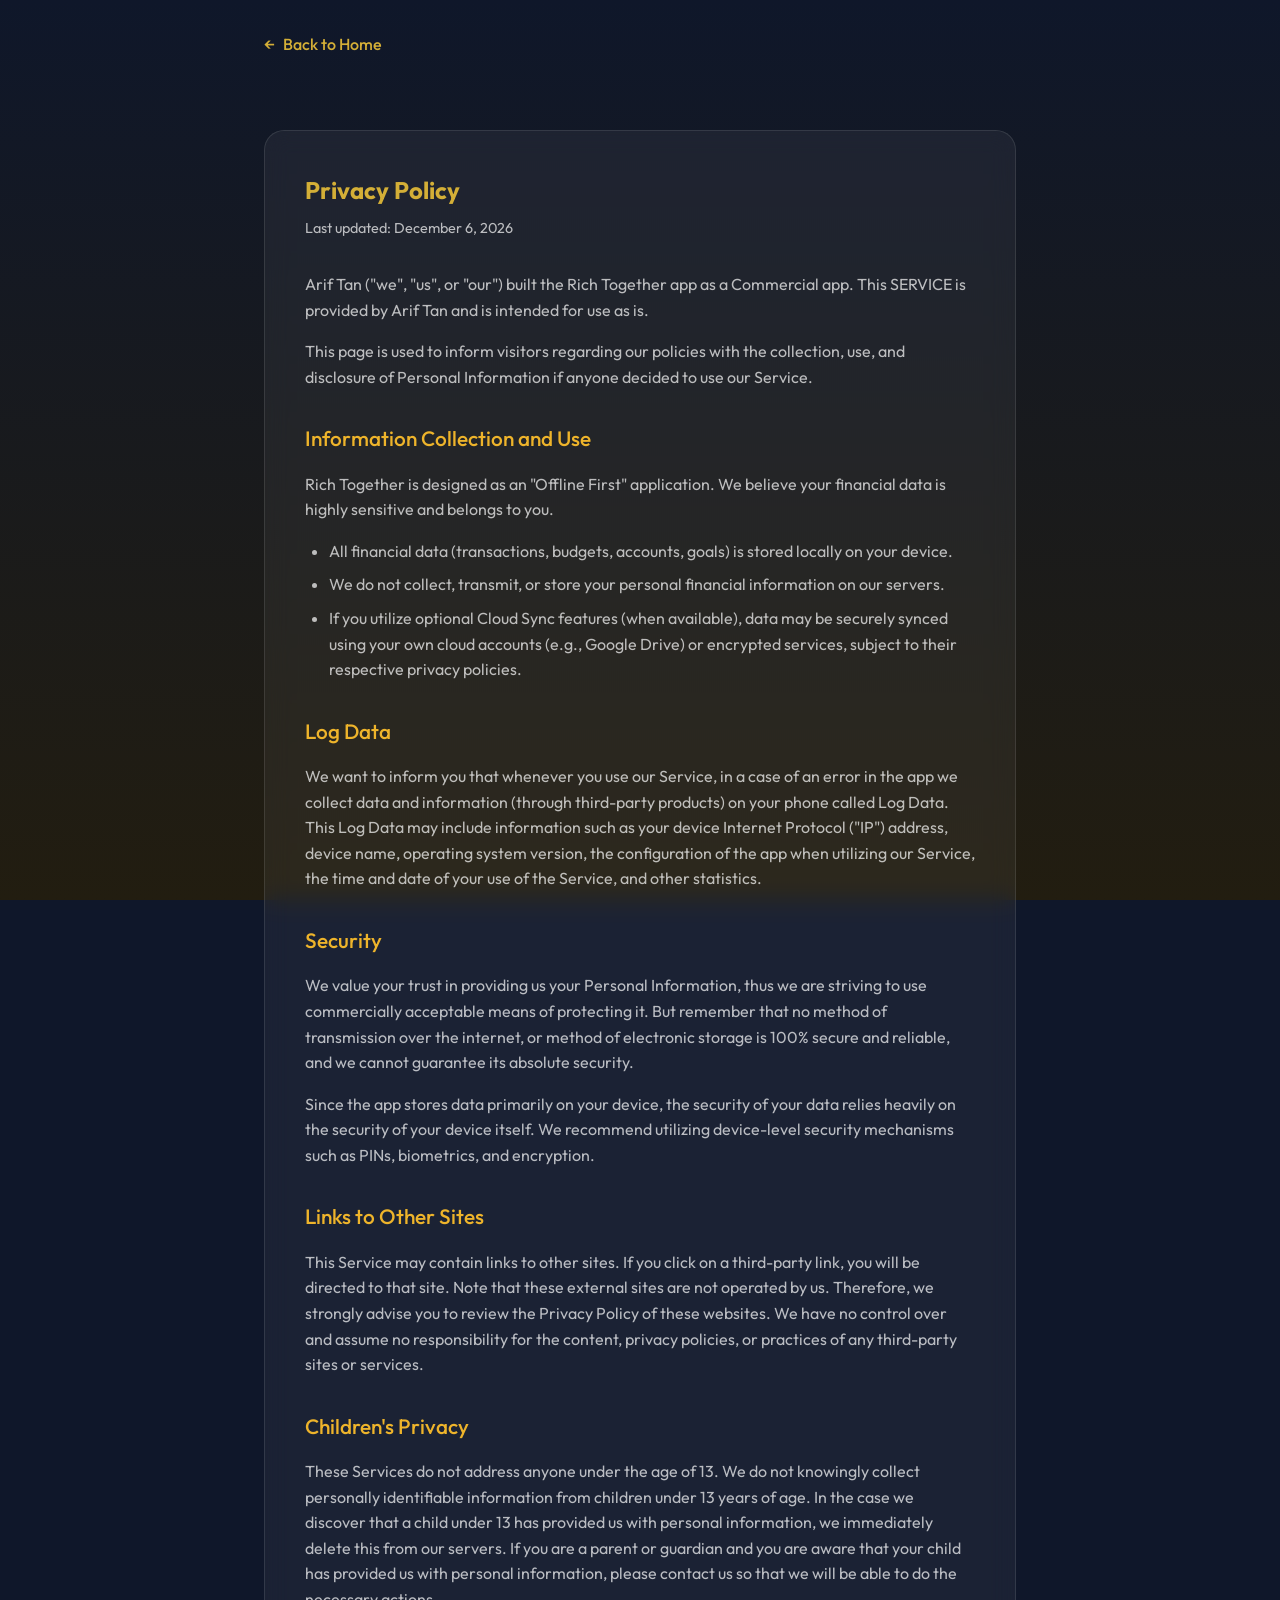
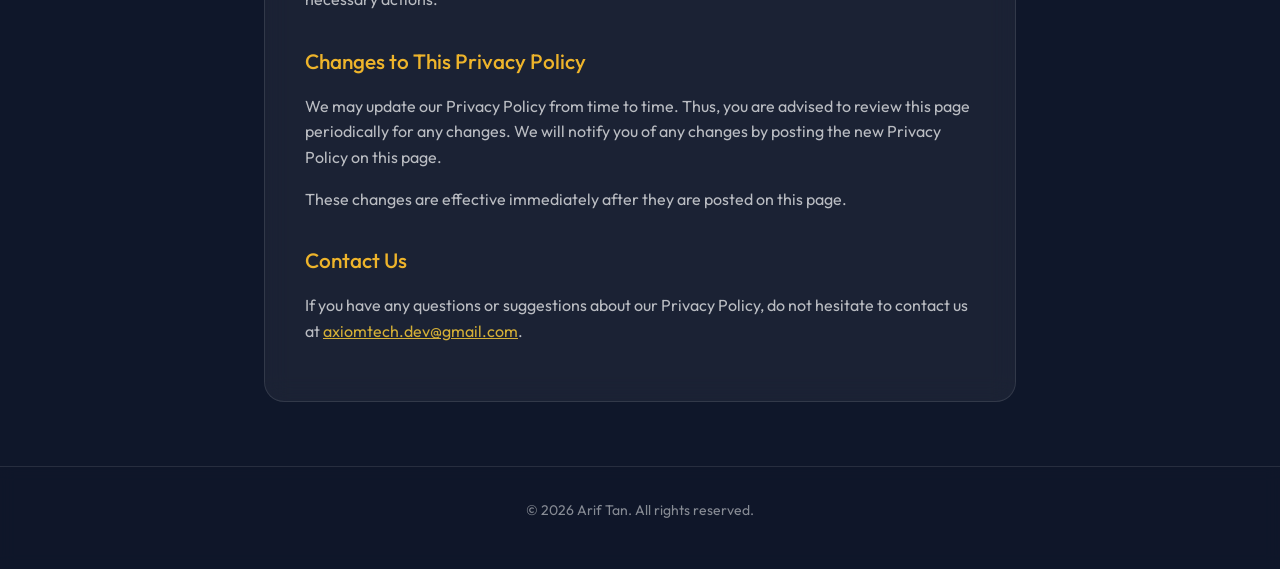
==== privacy-policy.html @ ca15f950 "add privacy policy" ====
<!DOCTYPE html>
<html lang="en">

<head>
    <meta charset="UTF-8">
    <meta name="viewport" content="width=device-width, initial-scale=1.0">
    <title>Privacy Policy - Rich Together</title>
    <meta name="description" content="Privacy Policy for Rich Together - Smart Personal Finance App">
    <link rel="preconnect" href="https://fonts.googleapis.com">
    <link rel="preconnect" href="https://fonts.gstatic.com" crossorigin>
    <link href="https://fonts.googleapis.com/css2?family=Outfit:wght@300;400;500;600;700&display=swap" rel="stylesheet">
    <link rel="stylesheet" href="style.css">
</head>

<body>
    <div class="background-gradient"></div>

    <main class="container">

        <a href="index.html" class="back-link">
            <span>←</span> Back to Home
        </a>

        <article class="policy-content">
            <h1>Privacy Policy</h1>
            <span class="last-updated">Last updated: <span id="current-date"></span></span>

            <p>Arif Tan ("we", "us", or "our") built the Rich Together app as a Commercial app. This SERVICE is provided
                by Arif Tan and is intended for use as is.</p>

            <p>This page is used to inform visitors regarding our policies with the collection, use, and disclosure of
                Personal Information if anyone decided to use our Service.</p>

            <h2>Information Collection and Use</h2>
            <p>Rich Together is designed as an "Offline First" application. We believe your financial data is highly
                sensitive and belongs to you.</p>
            <ul>
                <li>All financial data (transactions, budgets, accounts, goals) is stored locally on your device.</li>
                <li>We do not collect, transmit, or store your personal financial information on our servers.</li>
                <li>If you utilize optional Cloud Sync features (when available), data may be securely synced using your
                    own cloud accounts (e.g., Google Drive) or encrypted services, subject to their respective privacy
                    policies.</li>
            </ul>

            <h2>Log Data</h2>
            <p>We want to inform you that whenever you use our Service, in a case of an error in the app we collect data
                and information (through third-party products) on your phone called Log Data. This Log Data may include
                information such as your device Internet Protocol ("IP") address, device name, operating system version,
                the configuration of the app when utilizing our Service, the time and date of your use of the Service,
                and other statistics.</p>

            <h2>Security</h2>
            <p>We value your trust in providing us your Personal Information, thus we are striving to use commercially
                acceptable means of protecting it. But remember that no method of transmission over the internet, or
                method of electronic storage is 100% secure and reliable, and we cannot guarantee its absolute security.
            </p>
            <p>Since the app stores data primarily on your device, the security of your data relies heavily on the
                security of your device itself. We recommend utilizing device-level security mechanisms such as PINs,
                biometrics, and encryption.</p>

            <h2>Links to Other Sites</h2>
            <p>This Service may contain links to other sites. If you click on a third-party link, you will be directed
                to that site. Note that these external sites are not operated by us. Therefore, we strongly advise you
                to review the Privacy Policy of these websites. We have no control over and assume no responsibility for
                the content, privacy policies, or practices of any third-party sites or services.</p>

            <h2>Children's Privacy</h2>
            <p>These Services do not address anyone under the age of 13. We do not knowingly collect personally
                identifiable information from children under 13 years of age. In the case we discover that a child under
                13 has provided us with personal information, we immediately delete this from our servers. If you are a
                parent or guardian and you are aware that your child has provided us with personal information, please
                contact us so that we will be able to do the necessary actions.</p>

            <h2>Changes to This Privacy Policy</h2>
            <p>We may update our Privacy Policy from time to time. Thus, you are advised to review this page
                periodically for any changes. We will notify you of any changes by posting the new Privacy Policy on
                this page.</p>
            <p>These changes are effective immediately after they are posted on this page.</p>

            <h2>Contact Us</h2>
            <p>If you have any questions or suggestions about our Privacy Policy, do not hesitate to contact us at <a
                    href="mailto:axiomtech.dev@gmail.com"
                    style="color: var(--primary-gold);">axiomtech.dev@gmail.com</a>.</p>
        </article>
    </main>

    <footer>
        <p class="copyright">&copy; <span id="year"></span> Arif Tan. All rights reserved.</p>
    </footer>

    <script>
        const date = new Date();
        document.getElementById('year').textContent = date.getFullYear();
        document.getElementById('current-date').textContent = date.toLocaleDateString('en-US', {
            year: 'numeric',
            month: 'long',
            day: 'numeric'
        });
    </script>
</body>

</html>
---- style.css ----
:root {
    /* App Colors from theme/colors.dart */
    --primary-gold: #D4AF37;
    --primary-gold-accent: #EEB42B;
    --deep-blue: #1F3B61;
    
    /* Dark Theme Colors */
    --bg-dark-start: #0F172A;
    --bg-dark-end: #221D10;
    --surface: #1E293B;
    
    /* Text Colors */
    --text-primary: #FFFFFF;
    --text-secondary: rgba(255, 255, 255, 0.7);
    --text-tertiary: rgba(255, 255, 255, 0.5);
    
    /* Glass / Overlay */
    --glass-border: rgba(255, 255, 255, 0.1);
    --glass-bg: rgba(255, 255, 255, 0.05);
    --glass-bg-hover: rgba(255, 255, 255, 0.08);
}

* {
    margin: 0;
    padding: 0;
    box-sizing: border-box;
}

body {
    font-family: 'Outfit', -apple-system, BlinkMacSystemFont, "Segoe UI", Roboto, Helvetica, Arial, sans-serif;
    color: var(--text-primary);
    background-color: var(--bg-dark-start);
    min-height: 100vh;
    display: flex;
    flex-direction: column;
    overflow-x: hidden;
    line-height: 1.6;
}

/* Background Gradient spanning full viewport */
.background-gradient {
    position: fixed;
    top: 0;
    left: 0;
    right: 0;
    bottom: 0;
    background: linear-gradient(to bottom, var(--bg-dark-start), var(--bg-dark-end));
    z-index: -1;
}

.container {
    max-width: 800px;
    margin: 0 auto;
    padding: 2rem 1.5rem;
    flex: 1;
    display: flex;
    flex-direction: column;
    gap: 3rem;
}

/* Glassmorphism Utilities */
.glass-panel {
    background: var(--glass-bg);
    backdrop-filter: blur(12px);
    -webkit-backdrop-filter: blur(12px);
    border: 1px solid var(--glass-border);
    border-radius: 20px;
    padding: 2rem;
    transition: transform 0.3s ease, background 0.3s ease, box-shadow 0.3s ease;
}

/* Hero Section */
.hero {
    display: flex;
    flex-direction: column;
    align-items: center;
    text-align: center;
    margin-top: 1rem;
}

.logo-container {
    width: 100px;
    height: 100px;
    background-color: rgba(212, 175, 55, 0.2); /* primaryGold 20% */
    border-radius: 50%;
    display: flex;
    align-items: center;
    justify-content: center;
    margin-bottom: 1.5rem;
    box-shadow: 0 0 30px rgba(212, 175, 55, 0.15);
    animation: float 6s ease-in-out infinite;
}

@keyframes float {
    0% { transform: translateY(0px); }
    50% { transform: translateY(-10px); }
    100% { transform: translateY(0px); }
}

.logo-emoji {
    font-size: 3rem;
}

.app-title {
    color: var(--primary-gold);
    font-size: 2.5rem;
    font-weight: 600;
    margin-bottom: 0.5rem;
    letter-spacing: -0.5px;
}

.tagline {
    color: var(--text-secondary);
    font-size: 1.1rem;
    margin-bottom: 1.5rem;
}

.version-badge {
    background: rgba(255, 255, 255, 0.1);
    padding: 0.5rem 1rem;
    border-radius: 20px;
    font-size: 0.875rem;
    color: var(--text-secondary);
    letter-spacing: 0.5px;
}

/* Features Section */
.features {
    display: flex;
    flex-direction: column;
    gap: 1.5rem;
}

.section-title {
    color: var(--primary-gold);
    font-size: 1.5rem;
    font-weight: 500;
}

.features-grid {
    display: flex;
    flex-wrap: wrap;
    gap: 0.75rem;
}

.feature-chip {
    background: var(--glass-bg);
    border: 1px solid transparent;
    padding: 0.5rem 1rem;
    border-radius: 20px;
    display: flex;
    align-items: center;
    gap: 0.5rem;
    font-size: 0.9rem;
    color: var(--text-primary);
    transition: all 0.2s ease;
    cursor: default;
}

.feature-chip:hover {
    background: var(--glass-bg-hover);
    transform: translateY(-2px);
    box-shadow: 0 4px 12px rgba(0,0,0,0.1);
}

.feature-chip.coming-soon {
    background: rgba(212, 175, 55, 0.1);
    border: 1px solid rgba(212, 175, 55, 0.3);
    color: var(--primary-gold);
}

.feature-chip.coming-soon i {
    opacity: 0.8;
}

/* Developer Info */
.developer-info {
    display: flex;
    flex-direction: column;
    gap: 1rem;
}

.info-card {
    display: flex;
    align-items: center;
    gap: 1.25rem;
    padding: 1.25rem;
    border-radius: 16px;
    transition: transform 0.2s ease, background 0.2s ease;
}

.info-card:hover {
    background: var(--glass-bg-hover);
    transform: translateY(-2px);
}

.info-icon {
    font-size: 1.5rem;
    background: rgba(212, 175, 55, 0.15);
    width: 48px;
    height: 48px;
    display: flex;
    align-items: center;
    justify-content: center;
    border-radius: 12px;
}

.info-content {
    display: flex;
    flex-direction: column;
}

.info-label {
    color: var(--text-secondary);
    font-size: 0.8rem;
    text-transform: uppercase;
    letter-spacing: 0.5px;
    margin-bottom: 0.25rem;
}

.info-value {
    color: var(--text-primary);
    font-size: 1.1rem;
    font-weight: 500;
}

.info-value.link {
    color: var(--primary-gold);
    text-decoration: none;
    transition: color 0.2s ease;
}

.info-value.link:hover {
    color: var(--primary-gold-accent);
}

/* Footer */
footer {
    padding: 2rem;
    text-align: center;
    border-top: 1px solid var(--glass-border);
    margin-top: 2rem;
    background: rgba(15, 23, 42, 0.8);
    backdrop-filter: blur(8px);
}

.copyright {
    color: var(--text-tertiary);
    font-size: 0.875rem;
    margin-bottom: 1rem;
}

.footer-links {
    display: flex;
    justify-content: center;
    gap: 1.5rem;
}

.footer-links a {
    color: var(--text-secondary);
    text-decoration: none;
    font-size: 0.875rem;
    transition: color 0.2s ease;
}

.footer-links a:hover {
    color: var(--primary-gold);
}

/* Privacy Policy Pages specific */
.policy-content {
    background: var(--glass-bg);
    backdrop-filter: blur(12px);
    -webkit-backdrop-filter: blur(12px);
    border: 1px solid var(--glass-border);
    border-radius: 20px;
    padding: 2.5rem;
}

.policy-content h1 {
    color: var(--primary-gold);
    margin-bottom: 0.5rem;
}

.policy-content .last-updated {
    color: var(--text-secondary);
    font-size: 0.9rem;
    margin-bottom: 2rem;
    display: block;
}

.policy-content h2 {
    color: var(--primary-gold-accent);
    margin-top: 2rem;
    margin-bottom: 1rem;
    font-size: 1.3rem;
    font-weight: 500;
}

.policy-content p, .policy-content ul {
    color: var(--text-secondary);
    margin-bottom: 1rem;
}

.policy-content ul {
    padding-left: 1.5rem;
}

.policy-content li {
    margin-bottom: 0.5rem;
}

.back-link {
    display: inline-flex;
    align-items: center;
    gap: 0.5rem;
    color: var(--primary-gold);
    text-decoration: none;
    margin-bottom: 1.5rem;
    font-weight: 500;
    transition: transform 0.2s ease;
}

.back-link:hover {
    transform: translateX(-4px);
}

/* Responsive constraints */
@media (max-width: 600px) {
    .app-title {
        font-size: 2rem;
    }
    
    .container {
        padding: 1.5rem 1rem;
    }
    
    .glass-panel, .policy-content {
        padding: 1.5rem;
    }
}
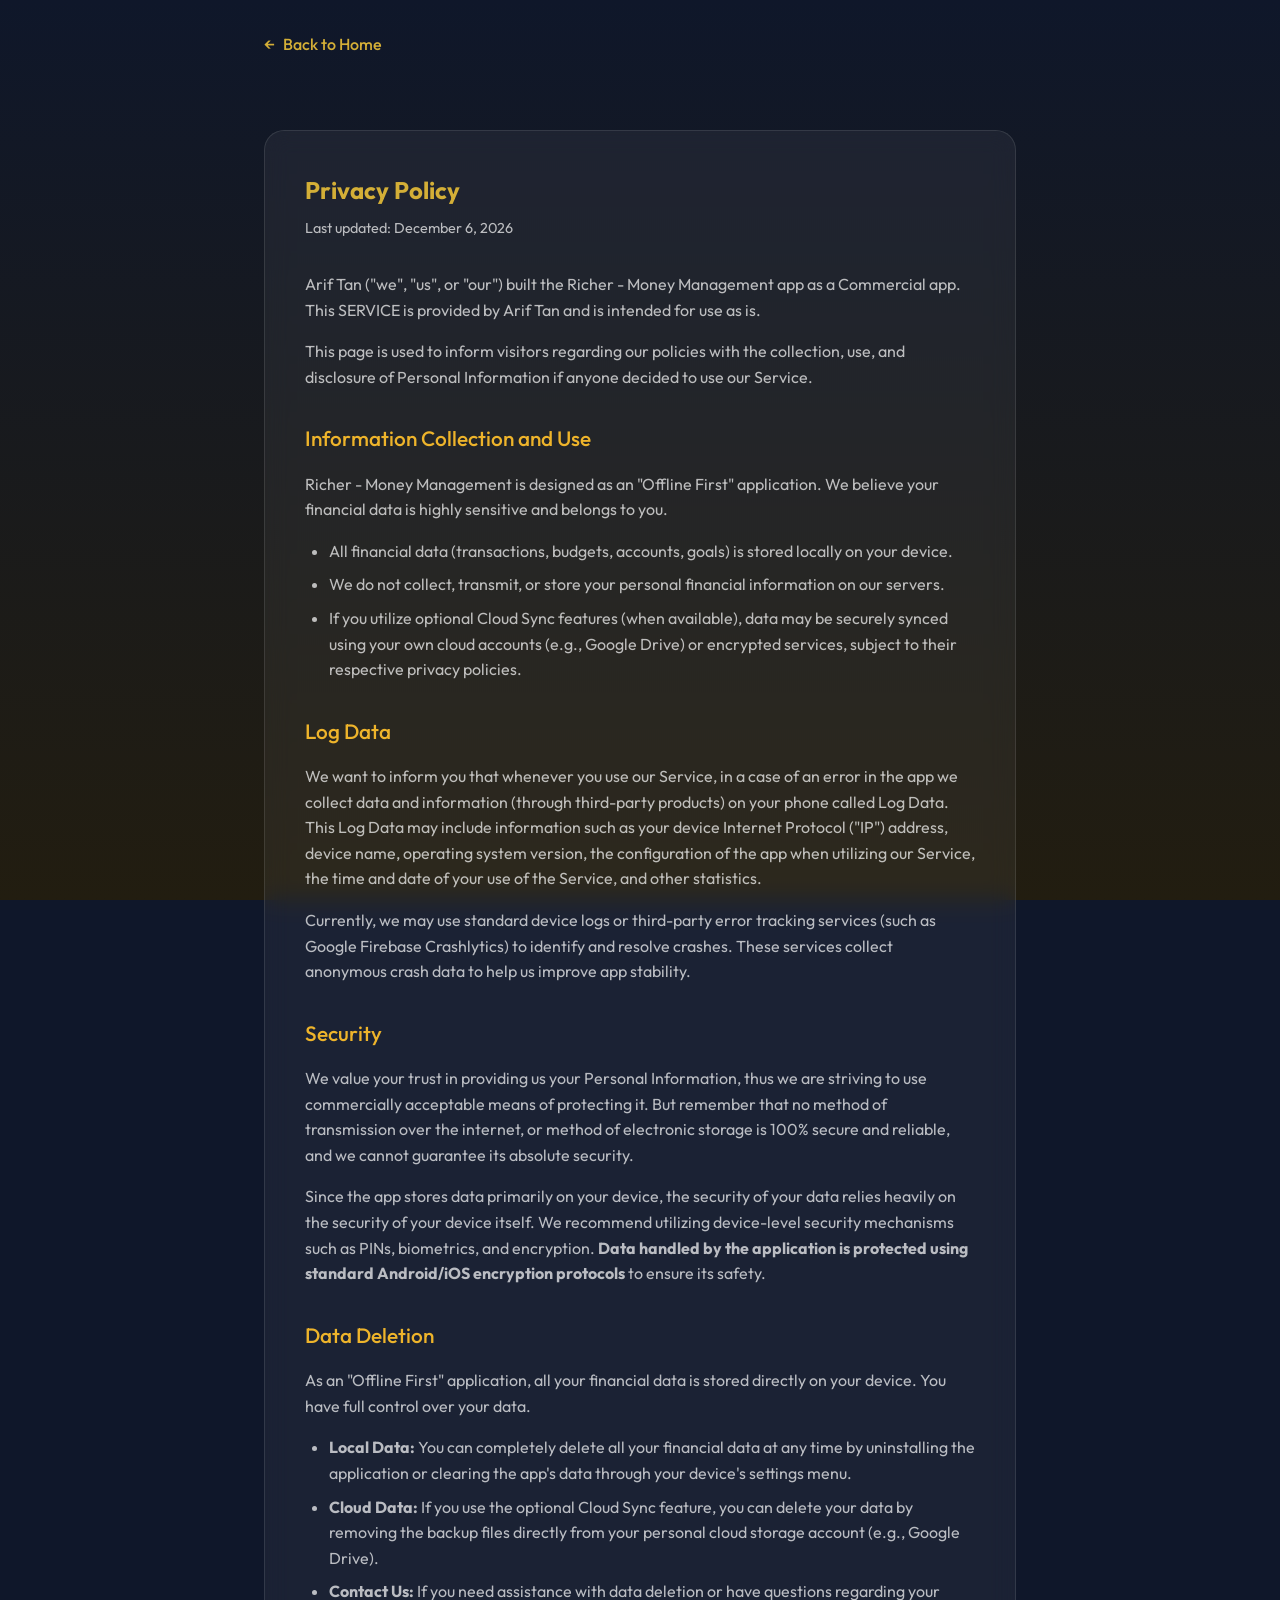
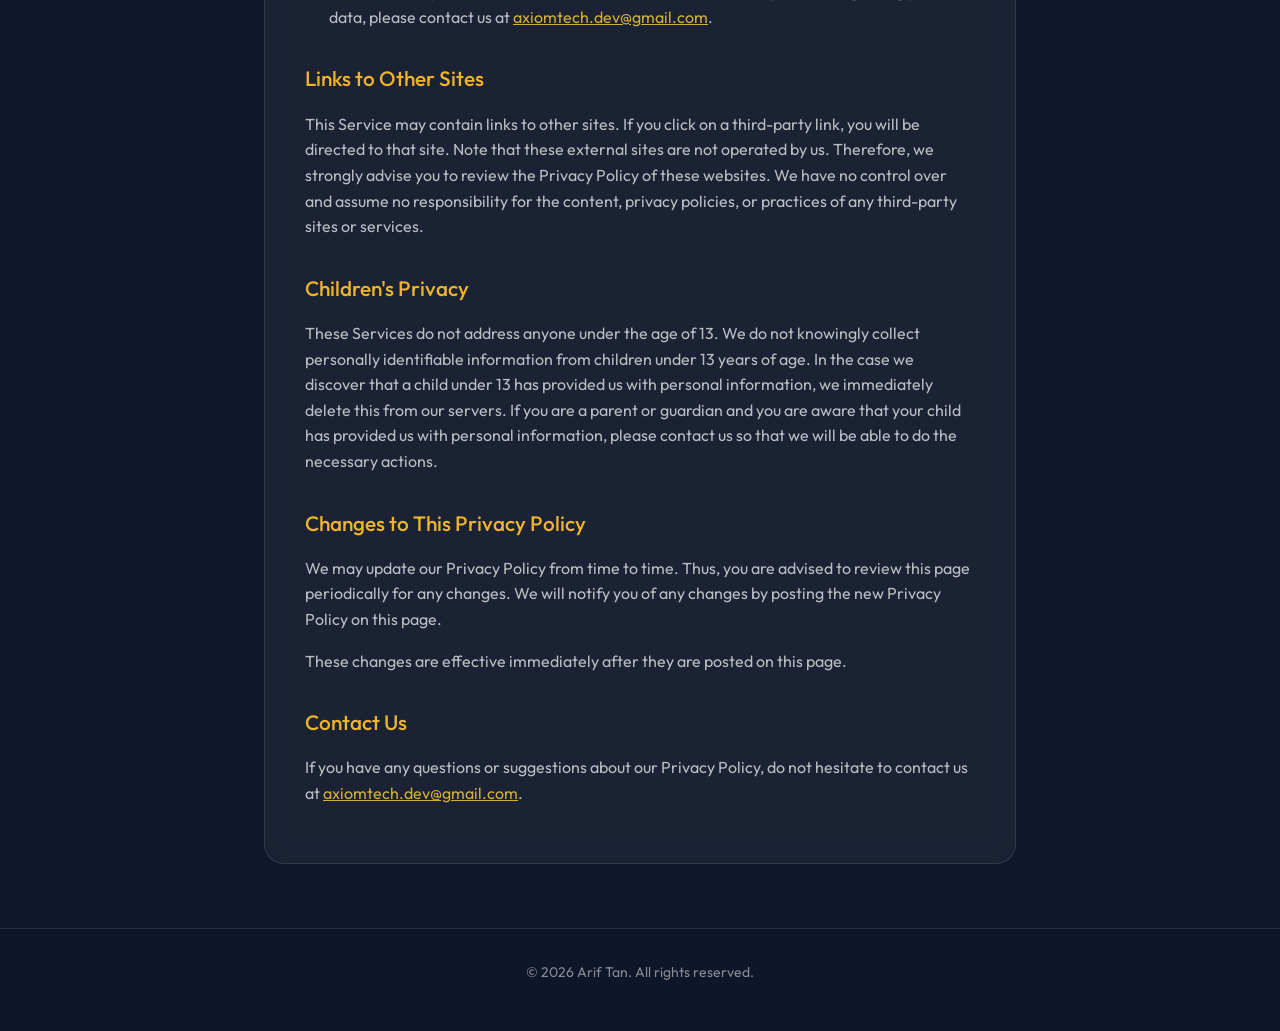
==== commit 5c0d4eb6: "Update privacy and policy" ====
--- a/privacy-policy.html
+++ b/privacy-policy.html
@@ -4,8 +4,8 @@
 <head>
     <meta charset="UTF-8">
     <meta name="viewport" content="width=device-width, initial-scale=1.0">
-    <title>Privacy Policy - Rich Together</title>
-    <meta name="description" content="Privacy Policy for Rich Together - Smart Personal Finance App">
+    <title>Privacy Policy - Richer</title>
+    <meta name="description" content="Privacy Policy for Richer - Money Management App">
     <link rel="preconnect" href="https://fonts.googleapis.com">
     <link rel="preconnect" href="https://fonts.gstatic.com" crossorigin>
     <link href="https://fonts.googleapis.com/css2?family=Outfit:wght@300;400;500;600;700&display=swap" rel="stylesheet">
@@ -25,14 +25,16 @@
             <h1>Privacy Policy</h1>
             <span class="last-updated">Last updated: <span id="current-date"></span></span>
 
-            <p>Arif Tan ("we", "us", or "our") built the Rich Together app as a Commercial app. This SERVICE is provided
+            <p>Arif Tan ("we", "us", or "our") built the Richer - Money Management app as a Commercial app. This SERVICE
+                is provided
                 by Arif Tan and is intended for use as is.</p>
 
             <p>This page is used to inform visitors regarding our policies with the collection, use, and disclosure of
                 Personal Information if anyone decided to use our Service.</p>
 
             <h2>Information Collection and Use</h2>
-            <p>Rich Together is designed as an "Offline First" application. We believe your financial data is highly
+            <p>Richer - Money Management is designed as an "Offline First" application. We believe your financial data
+                is highly
                 sensitive and belongs to you.</p>
             <ul>
                 <li>All financial data (transactions, budgets, accounts, goals) is stored locally on your device.</li>
@@ -48,6 +50,9 @@
                 information such as your device Internet Protocol ("IP") address, device name, operating system version,
                 the configuration of the app when utilizing our Service, the time and date of your use of the Service,
                 and other statistics.</p>
+            <p>Currently, we may use standard device logs or third-party error tracking services (such as Google
+                Firebase Crashlytics) to identify and resolve crashes. These services collect anonymous crash data to
+                help us improve app stability.</p>
 
             <h2>Security</h2>
             <p>We value your trust in providing us your Personal Information, thus we are striving to use commercially
@@ -56,7 +61,22 @@
             </p>
             <p>Since the app stores data primarily on your device, the security of your data relies heavily on the
                 security of your device itself. We recommend utilizing device-level security mechanisms such as PINs,
-                biometrics, and encryption.</p>
+                biometrics, and encryption. <strong>Data handled by the application is protected using standard
+                    Android/iOS encryption protocols</strong> to ensure its safety.</p>
+
+            <h2>Data Deletion</h2>
+            <p>As an "Offline First" application, all your financial data is stored directly on your device. You have
+                full control over your data.</p>
+            <ul>
+                <li><strong>Local Data:</strong> You can completely delete all your financial data at any time by
+                    uninstalling the application or clearing the app's data through your device's settings menu.</li>
+                <li><strong>Cloud Data:</strong> If you use the optional Cloud Sync feature, you can delete your data by
+                    removing the backup files directly from your personal cloud storage account (e.g., Google Drive).
+                </li>
+                <li><strong>Contact Us:</strong> If you need assistance with data deletion or have questions regarding
+                    your data, please contact us at <a href="mailto:axiomtech.dev@gmail.com"
+                        style="color: var(--primary-gold);">axiomtech.dev@gmail.com</a>.</li>
+            </ul>
 
             <h2>Links to Other Sites</h2>
             <p>This Service may contain links to other sites. If you click on a third-party link, you will be directed
